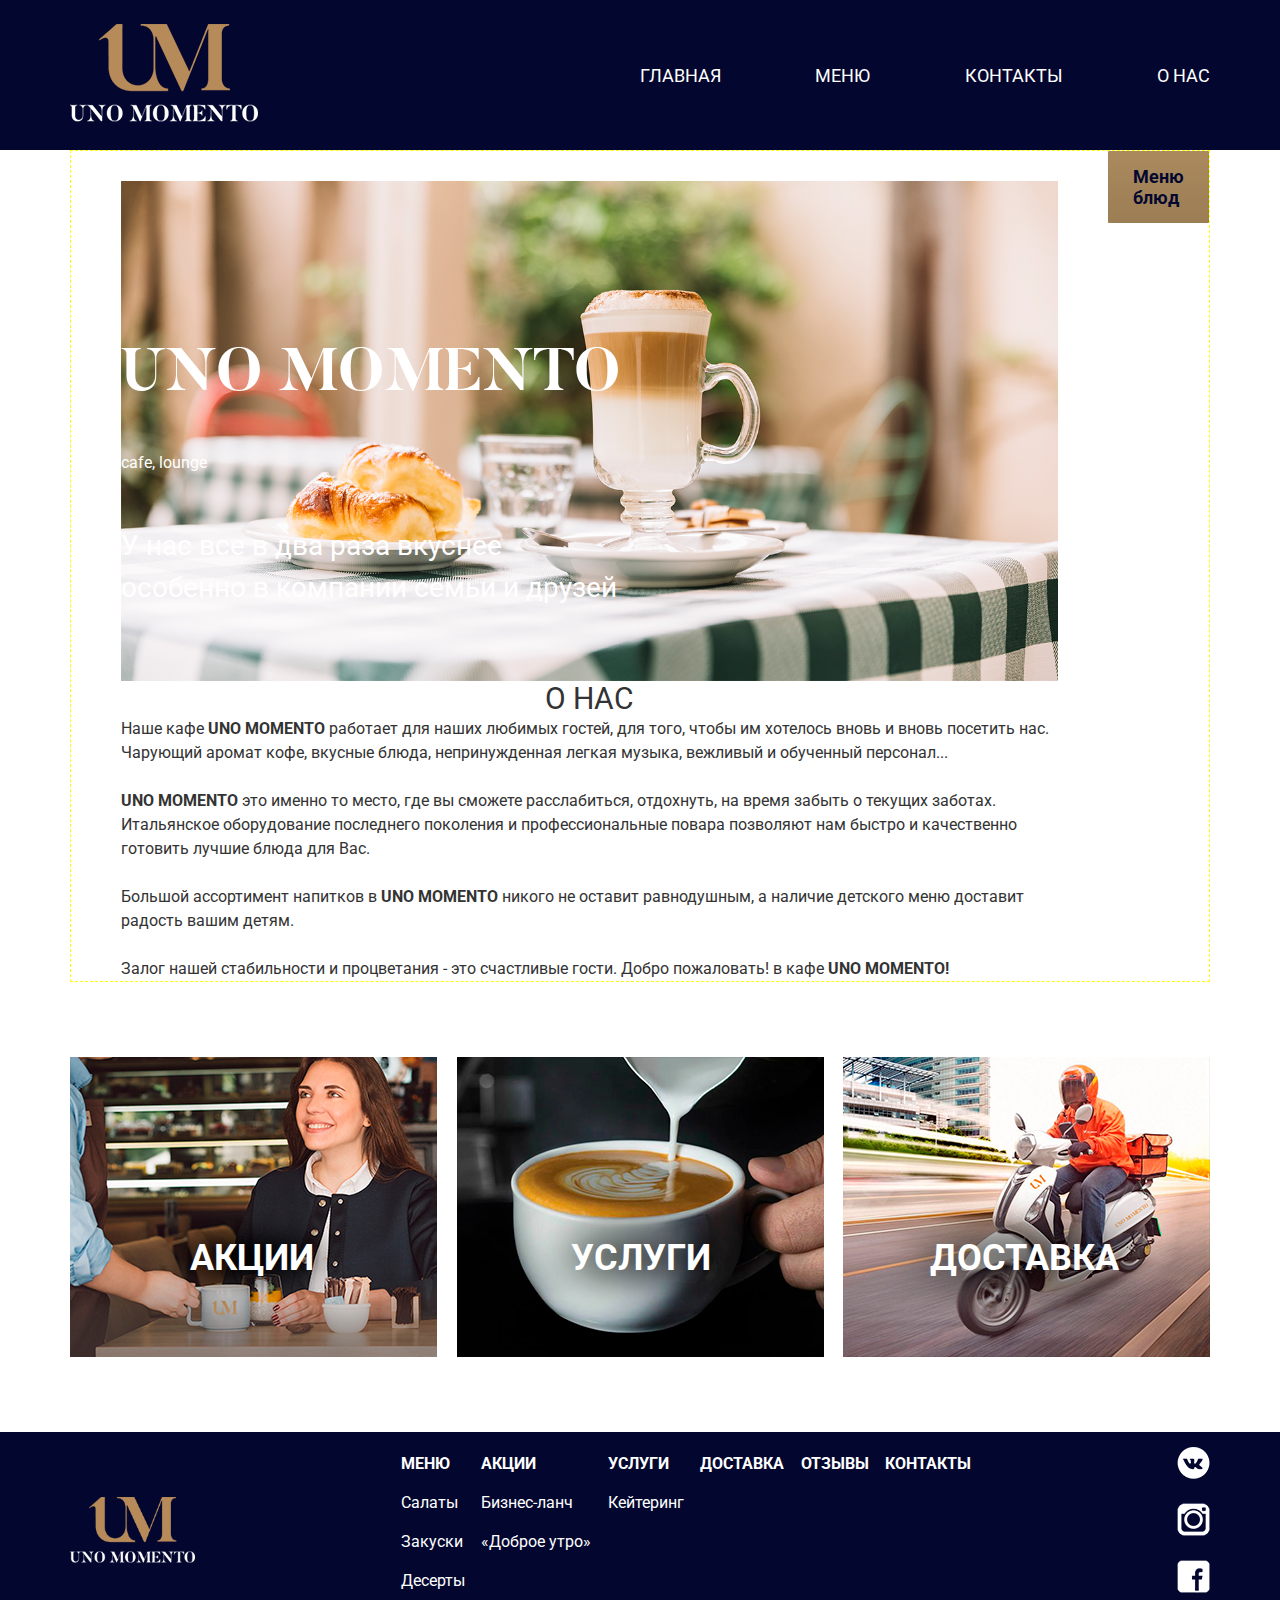
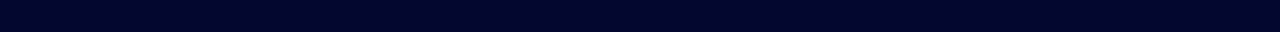
==== My_PAGES/about_us.html @ 1412132e "Подготовка страницы UNOMOMENTO о нас" ====
<!DOCTYPE html>
<html lang="ru">
<head>
	<meta charset="UTF-8">
	<meta name="viewport" content="width=device-width, initial-scale=1">
	<link href="https://fonts.googleapis.com/css?family=Forum|Roboto:400,500,700" rel="stylesheet">
	<link rel="shortcut icon" href="images/ico.png">
	<link rel="stylesheet" href="styles/reset.css">
	<link rel="stylesheet" href="styles/style.css">
	<link rel="stylesheet" href="styles/style_about_us.css">
	<link rel="stylesheet" href="styles/optimization.css">
	<title>Uno Momento</title>
</head>
<body>
	<header class="header">
		<div class="header-cont">
			<div class="logo">
				<a href="index.html"><img src="images/logo-light.png" alt=""></a>
			</div>
			<div class="nav">
				<nav class="prime-nav">
					<ul class="prime-nav-ul">
						<li><a href="index.html">главная</a></li>
						<li><a href="">меню</a></li>
						<li><a href="">контакты</a></li>
						<li><a href="">о нас</a></li>
					</ul>
				</nav>
			</div>

<!--=======================BURGER=====================================-->
			<div class="section">
			  <div class="menu-block">
			    <nav class="menu-nav">
			      <a class="menu-nav__link" href="#">ГЛАВНАЯ</a>
			      <a class="menu-nav__link" href="#">МЕНЮ</a>
			      <a class="menu-nav__link" href="#">КОНТАКТЫ</a>
			      <a class="menu-nav__link" href="#">О НАС</a>
			    </nav>
			    
			    <a href="#" class="menu-btn">
			      <span></span>
			    </a>
			    
			  </div>
			</div>
<!--==================================================================-->
		</div>
	</header>
	<section>
	
			<!-- *** -->
		
<div class="container_about_us">
				<div class="paragr_about_us">
		<div >
			<div class="background_img_about_us">
				<div class="banner-action">
					<div class="banner-action-h1"><h1>uno momento</h1></div>
					<div class="banner-action-cl">cafe, lounge</div>
					<div class="banner-action-lo">У нас все в два раза вкуснее <br> особенно в компании семьи и друзей</div>
				</div>
			</div> 
		</div>
						<h2>О НАС</h2>
	<p>Наше кафе <strong>UNO MOMENTO</strong> работает для наших любимых гостей, для того, чтобы им хотелось вновь и вновь посетить нас.
	Чарующий аромат кофе, вкусные блюда, непринужденная легкая музыка, вежливый и обученный персонал...</p><br>

	<p><strong>UNO MOMENTO</strong> это именно то место, где вы сможете расслабиться, отдохнуть, на время забыть о текущих заботах.
	<p>Итальянское оборудование последнего поколения и профессиональные повара позволяют нам быстро  и 	 качественно готовить лучшие блюда для Вас.</p><br>
	<p>Большой ассортимент напитков в <strong>UNO MOMENTO</strong> никого не оставит равнодушным, а наличие детского меню доставит радость вашим детям.</p><br>
	<p>Залог нашей стабильности и процветания - это счастливые гости. Добро пожаловать!  в кафе <strong>UNO MOMENTO!</strong></p>
				</div>
		<div class="center_btn">
					<a class="btn banner-btn" href="#">Меню блюд</a></div>	
</div> <!-- "container" --> 
				</div>
			</div>
		</div>
		</div>
		<div class="content-esd">
			<div class="content-esd-int">
				<img src="images/events.png" alt="">
				<a class="events" href="">акции</a>
			</div>
			<div class="content-esd-int">
				<img src="images/services.png" alt="">
				<a class="services" href="">услуги</a>
			</div>
			<div class="content-esd-int">
				<img src="images/delivery.png" alt="">
				<a class="delivery" href="">доставка</a>
			</div>
		</div>
	</section>
	<footer class="footer">
		<div class="footer-cont">
			<div class="footer-logo">
				<a href="index.html"><img src="images/logo-light.png" alt=""></a>
			</div>
			<div class="footer-nav">
				<div class="list">
					<a class="main" href="">меню</a>
					<a class="second" href="">Салаты</a>
					<a class="second" href="">Закуски</a>
					<a class="second" href="">Десерты</a>
				</div>
				<div class="list">
					<a class="main" href="">акции</a>
					<a class="second" href="">Бизнес-ланч</a>
					<a class="second" href="">«Доброе утро»</a>
				</div>
				<div class="list">
					<a class="main" href="">услуги</a>
					<a class="second" href="">Кейтеринг</a>
				</div>
				<div class="list">
					<a class="main" href="">доставка</a>
				</div>
				<div class="list">
					<a class="main" href="feedback.html">отзывы</a>
				</div>
				<div class="list">
					<a class="main" href="">контакты</a>
				</div>
			</div>
				<div class="social">
					<div class="social-m">
						<a href=""><img src="images/VK.png" alt=""></a>
					</div>
					<div class="social-m">
						<a href=""><img src="images/INSTA.png" alt=""></a>
					</div>
					<div class="social-m">
						<a href=""><img src="images/FB.png" alt=""></a>
					</div>
				</div>
		</div>
	</footer>
	<script src="https://cdnjs.cloudflare.com/ajax/libs/jquery/3.3.1/jquery.min.js"></script>
	<script src="scripts/simple.js"></script>
	
</body>
</html>
---- My_PAGES/styles/style.css ----
/*ШРИФТ*/
@font-face {
	font-family: 'Butler';
	src: url(../fonts/Butler_Regular.otf) format('opentype');
	font-weight: normal;
	font-style: normal;
}
@font-face {
	font-family: 'Butler';
	src: url(../fonts/Butler_Bold.otf) format('opentype');
	font-weight: bold;
	font-style: normal;
}

body {
	font-family: 'Roboto', sans-serif;
}
h1 {
	text-transform: uppercase;
	font-size: 60px;
	font-weight: bold;
}
a {
	color: #fff;
	text-decoration: none;
}
a:hover {
	color: #aa895d;
}

/*header*/
.section {
	display: none;
}
.header {
	max-width: 100%;
	height: 150px;
	background-color: #03072f;
}
.header-cont {
	margin: auto;
	display: flex;
	justify-content: space-between;
	align-items: center;
	max-width: 1140px;
	height: 150px;
}
.logo img {
	max-width: 188px;
}
.prime-nav {
	margin: auto;
}
.prime-nav-ul {
	width: 570px;
	display: flex;
	justify-content: space-between;
}
.prime-nav-ul a {
	text-transform: uppercase;
	font-size: 18px;
}

/*banner*/

.banner-container {
	position: relative;
	max-width: 100%;
	height: 650px;
	background-color: #03072f;
}
.banner-action {
	max-width: 1140px;
	margin: auto;
	position: relative;
	z-index: 1;
	color: #fff;
}
.banner-action-h1 {
	padding-top: 150px;
	font-family: "Butler";
}
.banner-action-cl {
	padding-top: 30px;
	font-size: 16px;
}
.banner-action-lo {
	padding-top: 50px;
	margin-bottom: 50px;
	font-size: 28px;
}
.banner-action-img {
	position: absolute;
	right: 0;
	top: 0;
	z-index: 0;
}
.banner-btn {
	border-radius: 1px;
	display: inline-block;
	margin: 0;
	padding: 15px 25px;
	font-size: 18px;
	font-weight: 700;
	color: #03072f;
	background-image: linear-gradient(#aa895d, #9c7e55);
}
.banner-btn:hover {
	border: 1px solid #aa895d;
	background: none;
}

/* КАРТА И О НАС */

.map-about {
	display: flex;
	justify-content: flex-start;
	max-width: 100%;
	height: 650px;
	background-color: #f0f0f0;
	color: #333;
}
.map-about-lt {
	display: flex;
	justify-content: flex-start;
	max-width: 1440px;
	margin: auto;
}
.map-img {
	background: url(../images/map.png) center center no-repeat;
	width: 720px;
	height: 650px;
}
.about {
	max-width: 720px;
	height: 650px;
	position: relative;
	margin-left: 50px;
	display: flex;
	flex-direction: column;
}
.about-dp {
	padding-top: 150px;
	font-size: 48px;
	font-family: 'Forum', cursive;
	font-weight: 700;
}
.about-rvp {
	padding-top: 50px;
	font-size: 15px;
}
.about-um {
	padding-top: 15px;
	font-size: 15px;
}
.about-img {
	position: absolute;
	right: 0;
	bottom: 0;
	z-index: 0;
}

/* контент акции услуги доставка */

.content-esd {
	max-width: 1140px;
	min-height: 450px;
	margin: auto;
	display: flex;
	justify-content: space-between;
	align-items: center;
}
.content-esd-int {
	width: 367px;
	height: 300px;
	position: relative;
}
.content-esd-int .events {
	position: absolute;
	left: 120px;
	top: 180px;
	font-size: 36px;
	text-transform: uppercase;
	font-weight: 700;
}
.content-esd-int .services {
	position: absolute;
	left: 114px;
	top: 180px;
	font-size: 36px;
	text-transform: uppercase;
	font-weight: 700;
}
.content-esd-int .delivery {
	position: absolute;
	left: 87px;
	top: 180px;
	font-size: 36px;
	text-transform: uppercase;
	font-weight: 700;
}

/* ПОДВАЛ */

.footer {
	max-width: 100%;
	height: 200px;
	background-color: #03072f;
}
.footer-cont {
	margin: auto;
	display: flex;
	justify-content: space-between;
	align-items: center;
	max-width: 1140px;
	height: 200px;
}
.footer-logo img {
	max-width: 125px;
}
.footer-nav {
	width: 570px;
	display: flex;
	justify-content: space-between;
}
.footer-nav .list {
	display: flex;
	flex-direction: column;
}
.footer-nav .list .main {
	text-transform: uppercase;
	font-weight: 700;
}
.footer-nav .list a {
	margin-bottom: 20px;
}
.social-m {
	margin-bottom: 20px;
}

.dd-menu {
	display: none;
}

/*==============================
==========Форма отзывов=========
==============================*/

.feedback-section {
	width: 100%;
	padding: 0 150px;
}
.breadcrumb-nav {
	max-width: 100%;
}
.breadcrumb {
	display: flex;
	justify-content: flex-start;
	max-width: 1140px;
	margin: 20px 0;
	color: #aaa;
}
.breadcrumb a {
	color: #aaa;
}
.feedback-form-main {
	margin-bottom: 20px;
}
.feedback-form-main h2 {
	margin-bottom: 20px;
	font-weight: 700;
	font-size: 18px;
	color: #191c37;
}
.feedback-group {
	position: relative;
	display: flex;
	justify-content: space-between;
	align-items: stretch;
	box-shadow: 0px 1px 5px #888;
}
label {
	padding-bottom: 20px;
	display: flex;
	flex-direction: column;
}
.label-p {
	margin-bottom: 20px;
	font-size: 12px;
	font-weight: 700;
	color: #191c37;
}
.required {
	font-size: 12px;
	font-weight: 700;
	color: #aa895d;
}
.feedback-form-left {
	padding: 20px 20px 0 20px;
	width: 50%;
	display: flex;
	flex-direction: column;
	justify-content: space-between;
}
.feedback-form-center {
	width: 30%;
	padding-top: 20px;
	display: flex;
	flex-direction: column;
	justify-content: space-between;
}
.feedback-form-right {
	padding: 20px;
	display: flex;
	flex-direction: column;
	justify-content: space-between;
}
.label-inp {
	padding: 13px 10px;
	font-size: 12px;
	border: 1px solid #aa895d;
}
.label-inp-date {
	width: 30%;
}
#review-textarea {
	min-height: 8.62rem;
}

/*=================КНОПКА=====================*/
.btn-feedback {
  	text-decoration: none;
	font-size: 12px;
	font-weight: 400;
	color: #fff;
	text-transform: uppercase;
	padding: 13px 50px;
	border: 1px solid #191c37;
	background: #191c37;
}

/*================================================
================АНИМАЦИЯ КНОПКИ===================
================================================*/


/*===============ЗАЛИВКА СВЕРХУ+++++++++++++++++*/
.hvr-bounce-to-bottom {
  display: inline-block;
  vertical-align: middle;
  -webkit-transform: perspective(1px) translateZ(0);
  transform: perspective(1px) translateZ(0);
  box-shadow: 0 0 1px rgba(0, 0, 0, 0);
  position: relative;
  -webkit-transition-property: color;
  transition-property: color;
  -webkit-transition-duration: 0.5s;
  transition-duration: 0.5s;
}
.hvr-bounce-to-bottom:before {
  content: "";
  position: absolute;
  z-index: -1;
  top: 0;
  left: 0;
  right: 0;
  bottom: 0;
  background: #aa895d;
  -webkit-transform: scaleY(0);
  transform: scaleY(0);
  -webkit-transform-origin: 50% 0;
  transform-origin: 50% 0;
  -webkit-transition-property: transform;
  transition-property: transform;
  -webkit-transition-duration: 0.5s;
  transition-duration: 0.5s;
  -webkit-transition-timing-function: ease-out;
  transition-timing-function: ease-out;
}
.hvr-bounce-to-bottom:hover, .hvr-bounce-to-bottom:focus, .hvr-bounce-to-bottom:active {
  color: white;
}
.hvr-bounce-to-bottom:hover:before, .hvr-bounce-to-bottom:focus:before, .hvr-bounce-to-bottom:active:before {
  -webkit-transform: scaleY(1);
  transform: scaleY(1);
  -webkit-transition-timing-function: cubic-bezier(0.52, 1.64, 0.37, 0.66);
  transition-timing-function: cubic-bezier(0.52, 1.64, 0.37, 0.66);
}

/*============ПОДПРЫГИВАНИЕ+++++++++++++++++++*/

@-webkit-keyframes hvr-wobble-vertical {
  16.65% {
    -webkit-transform: translateY(-8px);
    transform: translateY(-8px);
  }
  33.3% {
    -webkit-transform: translateY(6px);
    transform: translateY(6px);
  }
  49.95% {
    -webkit-transform: translateY(-4px);
    transform: translateY(-4px);
  }
  66.6% {
    -webkit-transform: translateY(2px);
    transform: translateY(2px);
  }
  83.25% {
    -webkit-transform: translateY(-1px);
    transform: translateY(-1px);
  }
  100% {
    -webkit-transform: translateY(0);
    transform: translateY(0);
  }
}
@keyframes hvr-wobble-vertical {
  16.65% {
    -webkit-transform: translateY(-8px);
    transform: translateY(-8px);
  }
  33.3% {
    -webkit-transform: translateY(6px);
    transform: translateY(6px);
  }
  49.95% {
    -webkit-transform: translateY(-4px);
    transform: translateY(-4px);
  }
  66.6% {
    -webkit-transform: translateY(2px);
    transform: translateY(2px);
  }
  83.25% {
    -webkit-transform: translateY(-1px);
    transform: translateY(-1px);
  }
  100% {
    -webkit-transform: translateY(0);
    transform: translateY(0);
  }
}
.hvr-wobble-vertical {
  display: inline-block;
  vertical-align: middle;
  -webkit-transform: perspective(1px) translateZ(0);
  transform: perspective(1px) translateZ(0);
  box-shadow: 0 0 1px rgba(0, 0, 0, 0);
}
.hvr-wobble-vertical:hover, .hvr-wobble-vertical:focus, .hvr-wobble-vertical:active {
  -webkit-animation-name: hvr-wobble-vertical;
  animation-name: hvr-wobble-vertical;
  -webkit-animation-duration: 1s;
  animation-duration: 1s;
  -webkit-animation-timing-function: ease-in-out;
  animation-timing-function: ease-in-out;
  -webkit-animation-iteration-count: 1;
  animation-iteration-count: 1;
}
/*================================================
=================КОНЕЦ АНИМАЦИИ===================
================================================*/
.form-basilicus{
	width: 170px;
	height: 170px;
	content: '';
	background: url(../images/basilicus.png) center center no-repeat;
	background-size: 100%;
}
.feedback-area {
	margin-bottom: 20px;
}
.feedback-area h2 {
	margin-bottom: 20px;
	font-weight: 700;
	font-size: 18px;
	color: #191c37;
}
---- My_PAGES/styles/style_about_us.css ----
.container_about_us {
  width: 1140px;
  margin: 0 auto;
  display: flex;
  flex-direction: row;
  justify-content: space-around;
  flex-wrap: nowrap;
  height: auto;
    border: 1px dashed #fcfc06;
} 

h2 {
  font-size: 30px;
  font-family: "Roboto";
  color: rgb(51, 51, 51);
  line-height: 1.2;
  text-align: center;
}

.background_img_about_us{ 
  
   background: url(../images_my/background_about_us.png) 100% 100% no-repeat;/* Добавляем фон */
    height: 500px; /* Высота блока */
    background-size: cover; /* Масштабируем фон */

}
.center_btn {
  flex-direction: row;
  justify-content: space-between;
}


.paragr_about_us {
  padding-top: 30px;
  padding-left: 50px;
  padding-right: 50px;
  font-size: 16px;
  font-family: "Roboto";
  color: rgb(51, 51, 51);
  line-height: 1.5;
  text-align: left;
 


  /*font-size: 14px;*/
  /*font-family: "Roboto";
  color: rgb(51, 51, 51);
  line-height: 1.2;
  text-align: center;
  position: absolute;
  left: -159.846px;
  top: 1189.936px;
  z-index: 125;*/
}
---- My_PAGES/styles/optimization.css ----
@media screen and (max-width: 1024px) {
	/*шапка*/
	.header {
		width: 100%;
	}
	.header-cont {
		max-width: 950px;
	}
/*ОПТИМИЗАЦИЯ БАННЕРА*/
	.banner-action {
		display: flex;
		flex-direction: column;
		align-items: center;
	}
	.banner-action-h1 {
		text-shadow: 0 0 9px #000;
	}
	.banner-action-cl {
		text-shadow: 0 0 9px #000;
	}
	.banner-action-lo {
		text-shadow: 0 0 9px #000;
	}
	.about-img {
		display: none;
	}
	/*подвал*/
	.footer {
		width: 100%;
	}
	.footer-cont {
		max-width: 950px;
	}
/*=====================================
=======ОПТИМИЗАЦИЯ ФОРМЫ ОТЗЫВОВ=======
=====================================*/
	.feedback-section {
		width: 100%;
		padding: 0 35px;
	}
}
@media screen and (max-width: 920px) {
	/*ОПТИМИЗАЦИЯ ФОРМЫ*/
	.feedback-group {
		position: relative;
		display: flex;
		flex-direction: column;
		justify-content: space-between;
		box-shadow: 0px 1px 5px #888;
	}
	.feedback-form-left {
		width: 100%;
		padding: 20px;
	}
	.feedback-form-center {
		width: 100%;
		margin-top: -20px;
		padding: 0 20px;
	}
	.form-basilicus {
		display: none;
	}
	.feedback-form-right {
		margin: 0;
		padding: 0 20px 20px 20px;
		width: 100%;
	}
	.btn-feedback {
		width: 170px;
	}
	
}
@media screen and (max-width: 768px) {
	/*Оптимизация шапки*/

	.header {
		width: 100%;
		height: 115px;
	}
	.prime-nav-ul {
		width: 384px;
	}
	.header-cont {
		max-width: 568px;
		height: 115px;
	}
	.logo img {
		width: 124px;
		height: 64px;
	}
	/*Оптимизация баннера*/
	.banner-container {
		height: 432px;
	}
	h1 {
		font-size: 48px;
	}
	.banner-action-h1 {
		padding-top: 60px;
		font-family: "Butler";
	}
	.banner-action-cl {
		padding-top: 18px;
		font-size: 16px;
	}
	.banner-action-lo {
		text-align: center;
		padding-top: 45px;
		margin-bottom: 45px;
		font-size: 24px;
	}
	.banner-action-img {
		position: absolute;
		right: 0px;
		top: 0;
		z-index: 0;
	}
	.banner-action-img img {
		height: 400px;
	}
	/*Оптимизация карты и 'добро пожаловать'*/
	.map-about {
		height: 347px;
	}
	.map-about-lt {
		height: 347px;
	}
	.about {
		width: 384px;
		height: 347px;
		margin-left: 10px;
	}
	.about-dp {
		padding-top: 65px;
		font-size: 24px;
	}
	.about-rvp {
		padding-top: 25px;
		font-size: 12px;
	}
	.about-um {
		padding-top: 15px;
		font-size: 12px;
	}
	.map-img {
		width: 384px;
		height: 347px;
	}
	/*Оптимизация акций услуг и доставки*/
	.content-esd {
		margin-top: 20px;
		flex-direction: column;
	}
	.content-esd-int {
		margin-bottom: 20px;
	}
	/*Оптимизация подвала*/
	.footer-logo {
		display: none;
	}
	.footer-cont {
		max-width: 568px;
		margin: auto;
	}
}
@media screen and (max-width: 480px) {
	.label-inp-date {
		width: 50%;
	}
	
}
@media screen and (max-width: 450px) {
	/*Оптимизация шапки*/

	/*=========================
	===========BUGER===========
	=========================*/
	.section {
		background: none;
		display: flex;
		justify-content: center;
		align-items: center;
		z-index: 9;
	}
	.menu-btn {
		display: block;
		width: 50px;
		height: 50px;
		position: relative;
		z-index: 100;
	}
	.menu-btn span,
	.menu-btn span::before,
	.menu-btn span::after {
		width: 40px;
		height: 3px;
		position: absolute;
		top: 50%;
		left: 50%;
		margin-top: -1.5px;
		margin-left: -20px;
		border-radius: 1px;
		background-color: #aa895d;
	}
	.menu-btn span::before,
	.menu-btn span::after {
		content: '';
		display: block;
		transition: 0.1s;
	}
	.menu-btn span::before {
		transform: translateY(-10px);
	}
	.menu-btn span::after {
		transform: translateY(10px);
	}
	.menu-btn_active span {
		height: 0;
	}
	.menu-btn_active span:before {
		transform: rotate(45deg);
	}
	.menu-btn_active span:after {
		transform: rotate(-45deg);
	}
	.menu-block {
		display: flex;
		justify-content: center;
		align-items: center;
		position: relative;
		right: 25px;
	}
	.menu-nav__link {
		padding: 20px;
		display: block;
		border-bottom: 0.5px solid #03072f;
		color: #fff;
	}
	.menu-nav {
		position: relative;
		top: 94px;
		background-color: #aa895d;
		transition: 0.5s;
		transform-origin: right center;
		transform: scaleX(1) translateX(20%);
		opacity: 0;
		border-radius: 1px;
	}
	.menu-nav a {
		color: #03072f;
		font-weight: bold;
	}
	.menu-nav a:hover {
		color: #fff;
	}
	.menu-nav_active {
		transform: scaleX(1) translateX(0%);
		opacity: 1;
	}
	/*=========================
	===========КОНЕЦ===========
	=========================*/

	.prime-nav {
		display: none;
	}
	.header {
		height: 95px;
	}
	.header-cont {
		max-width: 270px;
		height: 95px;
	}
	/*Оптимизация баннера*/
	.banner-container {
		height: 185px;
	}
	h1 {
		font-size: 30px;
	}
	.banner-action-h1 {
		padding-top: 30px;
		padding-bottom: 35px;
		font-family: "Butler";
	}
	.banner-action-cl {
		display: none;
	}
	.banner-action-lo {
		display: none;
	}
	.banner-action-img {
		position: absolute;
		right: 0px;
		top: 0;
		z-index: 0;
	}
	.banner-action-img img {
		height: 179px;
	}
	/*Оптимизация карты*/
	.map-img {
		display: none;
	}
	.map-about {
		width: 100%;
	}
	.about {
		width: 270px;
		height: 305px;
		margin: auto;
	}
	.about-dp {
		padding-top: 20px;
		text-align: center;
		font-size: 24px;
	}
	.about-rvp {
		padding-top: 10px;
		font-size: 12px;
	}
	.about-um {
		padding-top: 10px;
		font-size: 12px;
	}
	/*Оптимизация акции услуги доставка*/
	.content-esd-int {
		width: 320px;
		height: 261px;
	}
	.content-esd-int .events {
		left: 95px;
		top: 160px;
	}
	.content-esd-int .services {
		left: 90px;
		top: 160px;
	}
	.content-esd-int .delivery {
		left: 62px;
		top: 160px;
	}
	/*Оптимизация подвала*/
	.footer {
		width: 100%;
	}
	.footer-cont {
		width: 270px;
	}
	.second {
		display: none;
	}
	.footer-nav {
		width: 60%;
		height: 170px;
		margin: 0;
		flex-wrap: wrap;
		align-items: center;
		justify-content: space-between;
	}
}
@media screen and (max-width: 320px) {
	.feedback-section {
		padding: 5px;
	}	
}
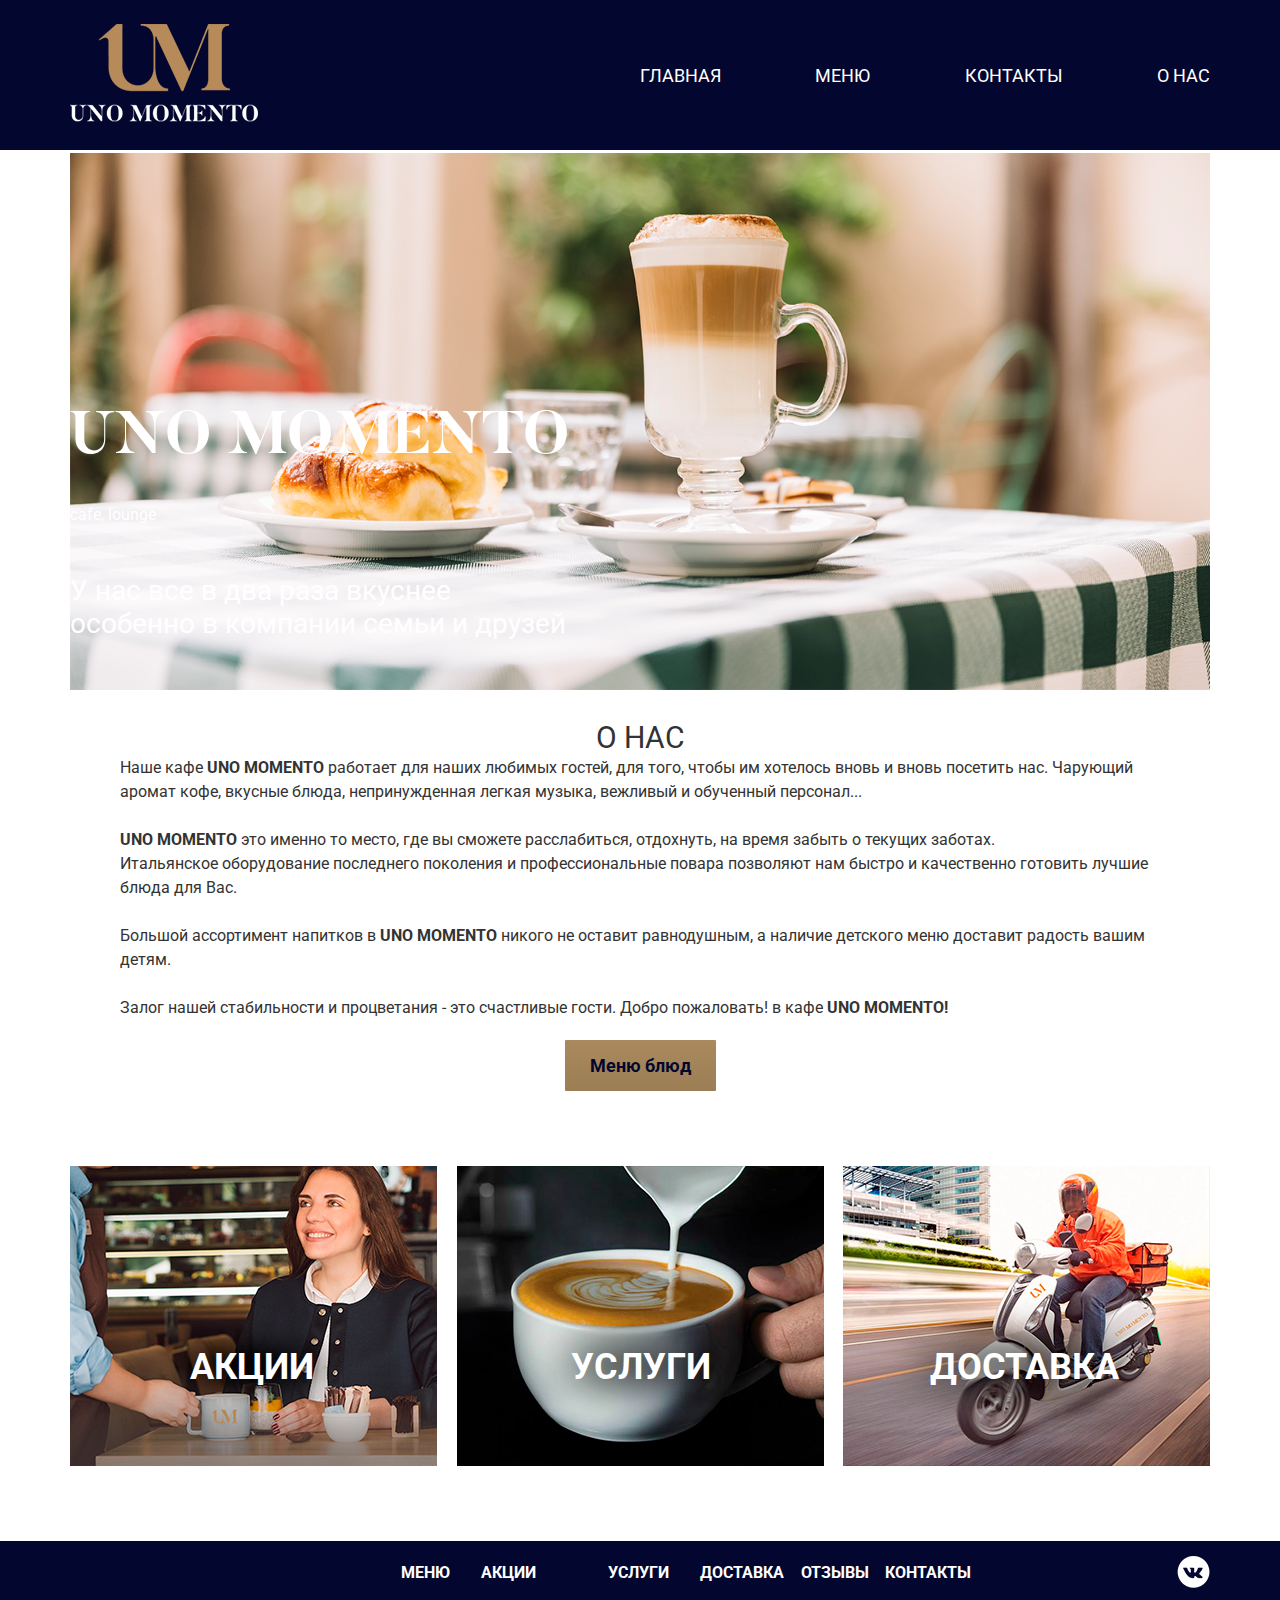
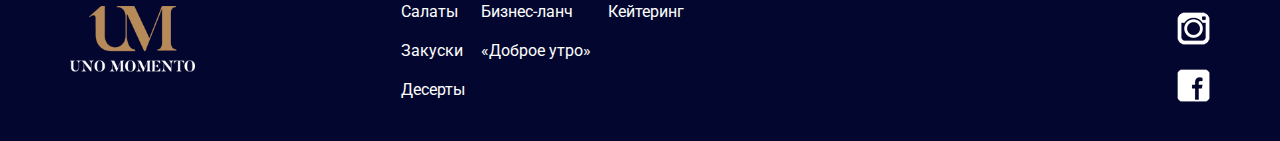
==== commit dd83323f: "Почти готова страница О нас" ====
--- a/My_PAGES/about_us.html
+++ b/My_PAGES/about_us.html
@@ -50,18 +50,20 @@
 	<section>
 	
 			<!-- *** -->
-		
-<div class="container_about_us">
-				<div class="paragr_about_us">
-		<div >
+		<div class="container_about_for_img">
 			<div class="background_img_about_us">
 				<div class="banner-action">
 					<div class="banner-action-h1"><h1>uno momento</h1></div>
 					<div class="banner-action-cl">cafe, lounge</div>
 					<div class="banner-action-lo">У нас все в два раза вкуснее <br> особенно в компании семьи и друзей</div>
 				</div>
-			</div> 
 		</div>
+<div class="container_about_us">
+			
+		
+		<!-- 	</div>  -->
+				<!-- </div> -->
+				<div class="paragr_about_us">
 						<h2>О НАС</h2>
 	<p>Наше кафе <strong>UNO MOMENTO</strong> работает для наших любимых гостей, для того, чтобы им хотелось вновь и вновь посетить нас.
 	Чарующий аромат кофе, вкусные блюда, непринужденная легкая музыка, вежливый и обученный персонал...</p><br>
@@ -70,14 +72,14 @@
 	<p>Итальянское оборудование последнего поколения и профессиональные повара позволяют нам быстро  и 	 качественно готовить лучшие блюда для Вас.</p><br>
 	<p>Большой ассортимент напитков в <strong>UNO MOMENTO</strong> никого не оставит равнодушным, а наличие детского меню доставит радость вашим детям.</p><br>
 	<p>Залог нашей стабильности и процветания - это счастливые гости. Добро пожаловать!  в кафе <strong>UNO MOMENTO!</strong></p>
-				</div>
-		<div class="center_btn">
-					<a class="btn banner-btn" href="#">Меню блюд</a></div>	
-</div> <!-- "container" --> 
-				</div>
-			</div>
+	</div>
+			<div class="center_btn">
+					<a class="btn banner-btn" href="#">Меню блюд</a>
+			</div>	<!-- center_btn -->
+			</div> <!-- paragr_about_us -->
 		</div>
 		</div>
+</div> <!-- "container" --> 
 		<div class="content-esd">
 			<div class="content-esd-int">
 				<img src="images/events.png" alt="">
--- a/My_PAGES/styles/style_about_us.css
+++ b/My_PAGES/styles/style_about_us.css
@@ -1,12 +1,19 @@
+.container_about_for_img {
+  width: 1140px;
+  margin: 0 auto;
+  display: flex;
+  flex-direction: column;
+/*  border: 1px dashed #fcfc06;*/
+} 
 .container_about_us {
   width: 1140px;
   margin: 0 auto;
   display: flex;
   flex-direction: row;
   justify-content: space-around;
-  flex-wrap: nowrap;
+  flex-wrap: wrap;
   height: auto;
-    border: 1px dashed #fcfc06;
+/*    border: 1px dashed #fcfc06;*/
 } 
 
 h2 {
@@ -18,18 +25,16 @@
 }
 
 .background_img_about_us{ 
-  
-   background: url(../images_my/background_about_us.png) 100% 100% no-repeat;/* Добавляем фон */
-    height: 500px; /* Высота блока */
+    background: url('../images_my/background_about_us.png') 100% 100%  no-repeat;/* Добавляем фон */
+   /* height: auto;*/ /* Высота блока */
+    margin-top: 3px;
     background-size: cover; /* Масштабируем фон */
-
+    padding-top: 100px;
+ /*     border: 1px dashed red;*/
 }
 .center_btn {
-  flex-direction: row;
-  justify-content: space-between;
+  padding-top: 20px;
 }
-
-
 .paragr_about_us {
   padding-top: 30px;
   padding-left: 50px;
@@ -39,17 +44,5 @@
   color: rgb(51, 51, 51);
   line-height: 1.5;
   text-align: left;
- 
-
-
-  /*font-size: 14px;*/
-  /*font-family: "Roboto";
-  color: rgb(51, 51, 51);
-  line-height: 1.2;
-  text-align: center;
-  position: absolute;
-  left: -159.846px;
-  top: 1189.936px;
-  z-index: 125;*/
 }
 
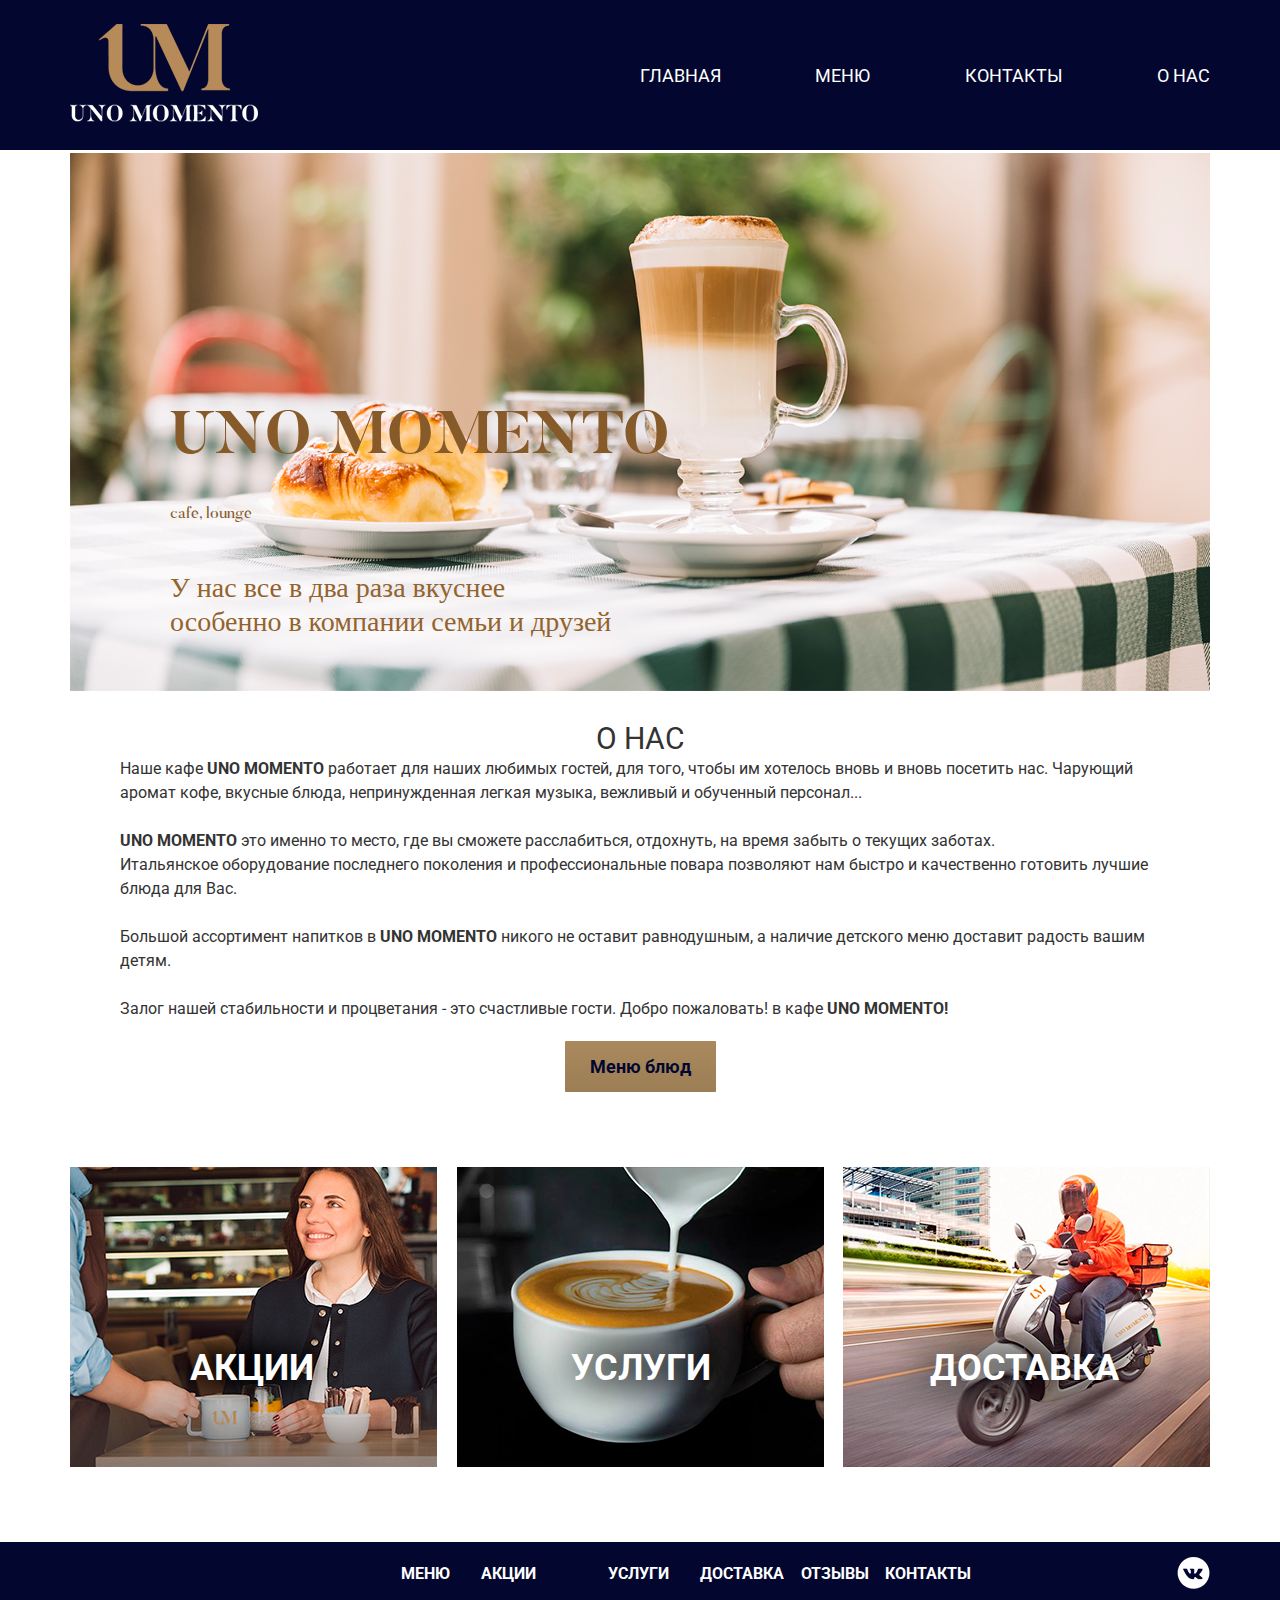
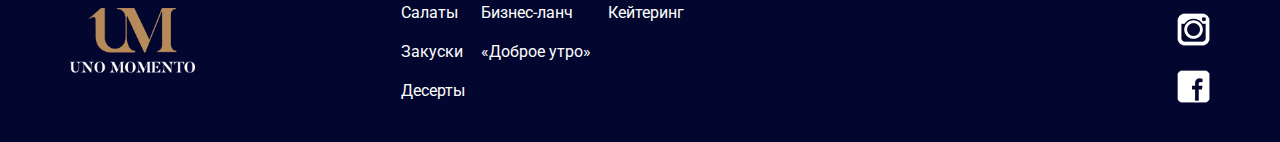
==== commit 6d3be647: "Страница о нас завершена" ====
--- a/My_PAGES/about_us.html
+++ b/My_PAGES/about_us.html
@@ -52,7 +52,7 @@
 			<!-- *** -->
 		<div class="container_about_for_img">
 			<div class="background_img_about_us">
-				<div class="banner-action">
+				<div class="banner-action-contacts">
 					<div class="banner-action-h1"><h1>uno momento</h1></div>
 					<div class="banner-action-cl">cafe, lounge</div>
 					<div class="banner-action-lo">У нас все в два раза вкуснее <br> особенно в компании семьи и друзей</div>
--- a/My_PAGES/styles/style_about_us.css
+++ b/My_PAGES/styles/style_about_us.css
@@ -45,4 +45,13 @@
   line-height: 1.5;
   text-align: left;
 }
-
+.banner-action-contacts  {
+  padding-left: 100px;
+  font-family: "Butler";
+  color: rgb(147, 99, 45);
+  line-height: 1.2;
+  text-align: left;
+}
+.banner-action-h1, .banner-action-cl{
+  color: rgb(134, 90, 41);
+  }
